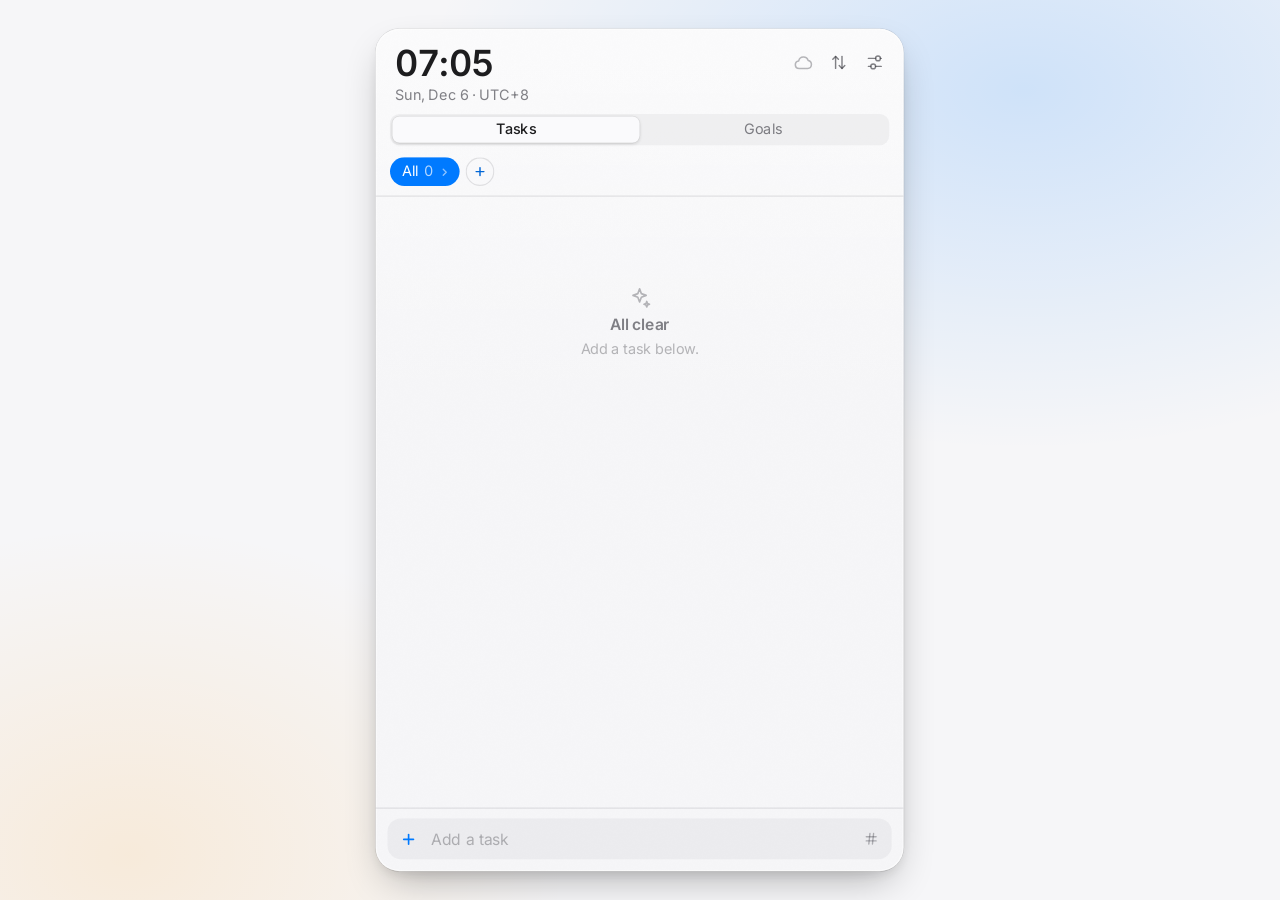
==== index.html @ c5cc69b6 "Meridian web v0.7.2-web" ====
<!doctype html>
<html lang="en">
  <head>
    <meta charset="UTF-8" />
    <meta name="viewport" content="width=device-width, initial-scale=1, maximum-scale=1" />
    <meta name="color-scheme" content="light dark" />
    <title>Meridian</title>
    <meta name="description" content="Multi-timezone todo list with deadlines" />
    <meta name="theme-color" content="#f6f6f8" />
    <link rel="manifest" href="manifest.webmanifest" />
    <link rel="icon" href="icon.svg" type="image/svg+xml" />
    <link rel="apple-touch-icon" href="icon-256.png" />
    <meta name="apple-mobile-web-app-capable" content="yes" />
    <meta name="mobile-web-app-capable" content="yes" />
    <meta name="apple-mobile-web-app-title" content="Meridian" />
    <script type="module" crossorigin src="./assets/index-B20wy0qJ.js"></script>
    <link rel="stylesheet" crossorigin href="./assets/index-zD0o7Nem.css">
  </head>
  <body>
    <div id="app"></div>
  </body>
</html>
---- assets/index-zD0o7Nem.css ----
@font-face{font-family:Inter Meridian;font-style:normal;font-weight:100 900;font-display:block;src:url(./inter-latin-wght-normal-Dx4kXJAl.woff2)format("woff2");unicode-range:U+??,U+131,U+152-153,U+2BB-2BC,U+2C6,U+2DA,U+2DC,U+304,U+308,U+329,U+2000-206F,U+20AC,U+2122,U+2191,U+2193,U+2212,U+2215,U+FEFF,U+FFFD}@font-face{font-family:Noto Sans SC Meridian;font-style:normal;font-weight:100 900;font-display:swap;src:url(./noto-sans-sc-gb2312-wght-9rY9TOlj.woff2)format("woff2");unicode-range:U+30??,U+3100-312F,U+3200-33FF,U+4E00-9FFF,U+FE30-FE4F,U+FF00-FFEF}:root{--font:-apple-system, BlinkMacSystemFont, "Inter Meridian", "PingFang SC", "Noto Sans SC Meridian", "Segoe UI Variable Text", "Segoe UI", "Microsoft YaHei UI", system-ui, sans-serif;--font-display:-apple-system, BlinkMacSystemFont, "Inter Meridian", "PingFang SC", "Noto Sans SC Meridian", "Segoe UI Variable Display", "Segoe UI", "Microsoft YaHei UI", system-ui, sans-serif;--alpha:.92;--spring:cubic-bezier(.2, .9, .2, 1.05);--spring-soft:cubic-bezier(.2, .8, .2, 1);--spring-ms:.56s;--noise:url("data:image/svg+xml;utf8,<svg xmlns='http://www.w3.org/2000/svg' width='140' height='140'><filter id='n'><feTurbulence type='fractalNoise' baseFrequency='0.9' numOctaves='2' stitchTiles='stitch'/><feColorMatrix values='0 0 0 0 0.5  0 0 0 0 0.5  0 0 0 0 0.5  0 0 0 0.55 0'/></filter><rect width='100%' height='100%' filter='url(%23n)'/></svg>");--lightningcss-light:initial;--lightningcss-dark: ;color-scheme:light}:root,:root[data-theme=light]{--glass-rgb:246 246 248;--glass-sheen:#fff9;--noise-opacity:.035;--text:#1d1d1f;--text-2:#3c3c43a3;--text-3:#3c3c435c;--sep:#3c3c4321;--fill:#78788024;--fill-2:#78788014;--fill-hover:#7878801a;--field:#ffffff9e;--sheet-rgb:250 250 252;--alert-rgb:242 242 244;--scrim:#00000042;--accent:#007aff;--accent-text:#0066d6;--red:#ff3b30;--orange:#ff9500;--yellow:#c79100;--green:#34c759;--tag-l:46%;--tag-bg-a:.13;--goal:#8e3fc8;--goal-bg:#af52de1f;--goal-bar:#af52de;--shadow:0 0 0 .5px #0000001f, 0 14px 34px -10px #00000052, 0 4px 12px -4px #00000024;--shadow-sm:0 0 0 .5px #0000001f, 0 6px 16px -6px #0000004d, 0 2px 5px -2px #0000001f;--hairline:inset 0 0 0 1px #ffffff8c}:root[data-theme=dark]{--lightningcss-light: ;--lightningcss-dark:initial;color-scheme:dark;--glass-rgb:30 30 34;--glass-sheen:#ffffff12;--noise-opacity:.05;--text:#f5f5f7;--text-2:#ebebf59e;--text-3:#ebebf552;--sep:#54545899;--fill:#76768042;--fill-2:#76768029;--fill-hover:#76768033;--field:#00000038;--sheet-rgb:38 38 42;--alert-rgb:39 39 39;--scrim:#0000006b;--accent:#0a84ff;--accent-text:#3d9bff;--red:#ff453a;--orange:#ff9f0a;--yellow:#ffd60a;--green:#30d158;--tag-l:68%;--tag-bg-a:.2;--goal:#d494ff;--goal-bg:#bf5af233;--goal-bar:#bf5af2;--shadow:0 0 0 .5px #ffffff24, 0 16px 38px -10px #000000a8, 0 4px 14px -4px #0000006b;--shadow-sm:0 0 0 .5px #ffffff24, 0 6px 18px -6px #0009, 0 2px 6px -2px #0006;--hairline:inset 0 1px 0 #ffffff12}*,:before,:after{box-sizing:border-box}html,body{height:100%;font-family:var(--font);color:var(--text);-webkit-font-smoothing:antialiased;-webkit-user-select:none;user-select:none;cursor:default;background:0 0;margin:0;font-size:13px;line-height:1.35;overflow:hidden}html.mock body{background:radial-gradient(1200px 700px at 85% 15%,#a5c8ff 0%,#0000 60%),radial-gradient(900px 600px at 10% 90%,#ffc6a8 0%,#0000 55%),linear-gradient(135deg,#dfe8f5,#f4e9f1)}html.mock[data-theme=dark] body{background:radial-gradient(1200px 700px at 85% 15%,#1d3b6b 0%,#0000 60%),radial-gradient(900px 600px at 10% 90%,#4a2a3a 0%,#0000 55%),linear-gradient(135deg,#12151c,#1c1622)}button,input,textarea{font:inherit;color:inherit}button{cursor:default;background:0 0;border:0;padding:0}input,textarea{-webkit-user-select:text;user-select:text}::selection{background:color-mix(in srgb, var(--accent) 32%, transparent)}html.web,html.web body{overscroll-behavior:none}html.web body{background:rgb(var(--glass-rgb));position:fixed;inset:0}@media (min-width:600px) and (min-height:560px){html.web body{background:radial-gradient(1000px 600px at 80% 10%, color-mix(in srgb, var(--accent) 16%, transparent), transparent 60%), radial-gradient(800px 600px at 10% 95%, color-mix(in srgb, var(--orange) 12%, transparent), transparent 55%), rgb(var(--glass-rgb))}}.glass{background-color:rgb(var(--glass-rgb) / var(--alpha));box-shadow:var(--shadow), var(--hairline);isolation:isolate}.glass:before{content:"";border-radius:inherit;pointer-events:none;background:linear-gradient(180deg, var(--glass-sheen), transparent 46%);z-index:-1;position:absolute;inset:0}.glass:after{content:"";border-radius:inherit;pointer-events:none;background:var(--noise);opacity:var(--noise-opacity);z-index:-1;background-size:140px 140px;position:absolute;inset:0}.tabular{font-variant-numeric:tabular-nums}.scroll{overscroll-behavior:contain;scrollbar-width:thin;scrollbar-color:var(--fill) transparent;overflow-y:auto}.scroll::-webkit-scrollbar{width:8px}.scroll::-webkit-scrollbar-thumb{background:var(--fill);background-clip:padding-box;border:2px solid #0000;border-radius:8px}.icon-btn{width:28px;height:28px;color:var(--text-2);transition:background-color .12s, color .12s, transform .16s var(--spring);border-radius:14px;place-items:center;display:grid}@media (hover:hover){.icon-btn:hover{background:var(--fill-hover);color:var(--text)}}@media (hover:none){.icon-btn:active{background:var(--fill-hover);color:var(--text)}}.icon-btn:active{transform:scale(.9)}.icon-btn.on{color:var(--accent)}.chip{white-space:nowrap;height:24px;color:var(--text-2);background:var(--fill-2);border-radius:12px;align-items:center;gap:5px;padding:0 10px;font-size:12px;transition:background-color .12s,color .12s;display:inline-flex}@media (hover:hover){.chip:hover{background:var(--fill);color:var(--text)}}@media (hover:none){.chip:active{background:var(--fill);color:var(--text)}}.chip.active{background:var(--accent);color:#fff}.chip .count{opacity:.7;font-variant-numeric:tabular-nums}.tag{height:18px;color:hsl(var(--hue) calc(var(--sat,1) * 70%) var(--tag-l));background:hsl(var(--hue) calc(var(--sat,1) * 80%) 55% / var(--tag-bg-a));white-space:nowrap;border-radius:9px;align-items:center;padding:0 6px;font-size:11px;font-weight:500;line-height:1;display:inline-flex}.goal-badge{max-width:100%;height:18px;color:var(--goal);background:var(--goal-bg);white-space:nowrap;border-radius:9px;align-items:center;gap:3px;padding:0 6px 0 4px;font-size:11px;font-weight:500;line-height:1;display:inline-flex}.goal-badge>span{text-overflow:ellipsis;overflow:hidden}.field{background:var(--field);width:100%;height:32px;box-shadow:inset 0 0 0 .5px var(--sep);border:0;border-radius:9px;outline:none;padding:0 10px;transition:box-shadow .14s}.field:focus{box-shadow:inset 0 0 0 1.5px var(--accent)}textarea.field{resize:none;height:auto;padding:8px 10px;line-height:1.4}.btn{background:var(--fill);height:30px;transition:background-color .12s, transform .16s var(--spring);border-radius:9px;padding:0 14px;font-weight:500}@media (hover:hover){.btn:hover{background:var(--fill-hover)}}@media (hover:none){.btn:active{background:var(--fill-hover)}}.btn:active{transform:scale(.97)}.btn.primary{background:var(--accent);color:#fff}.btn.danger,.u-overdue{color:var(--red)}.u-urgent{color:var(--orange)}.u-soon{color:var(--yellow)}.u-later,.u-none{color:var(--text-2)}@media (prefers-reduced-motion:reduce){*{transition-duration:1ms!important;animation-duration:1ms!important}}
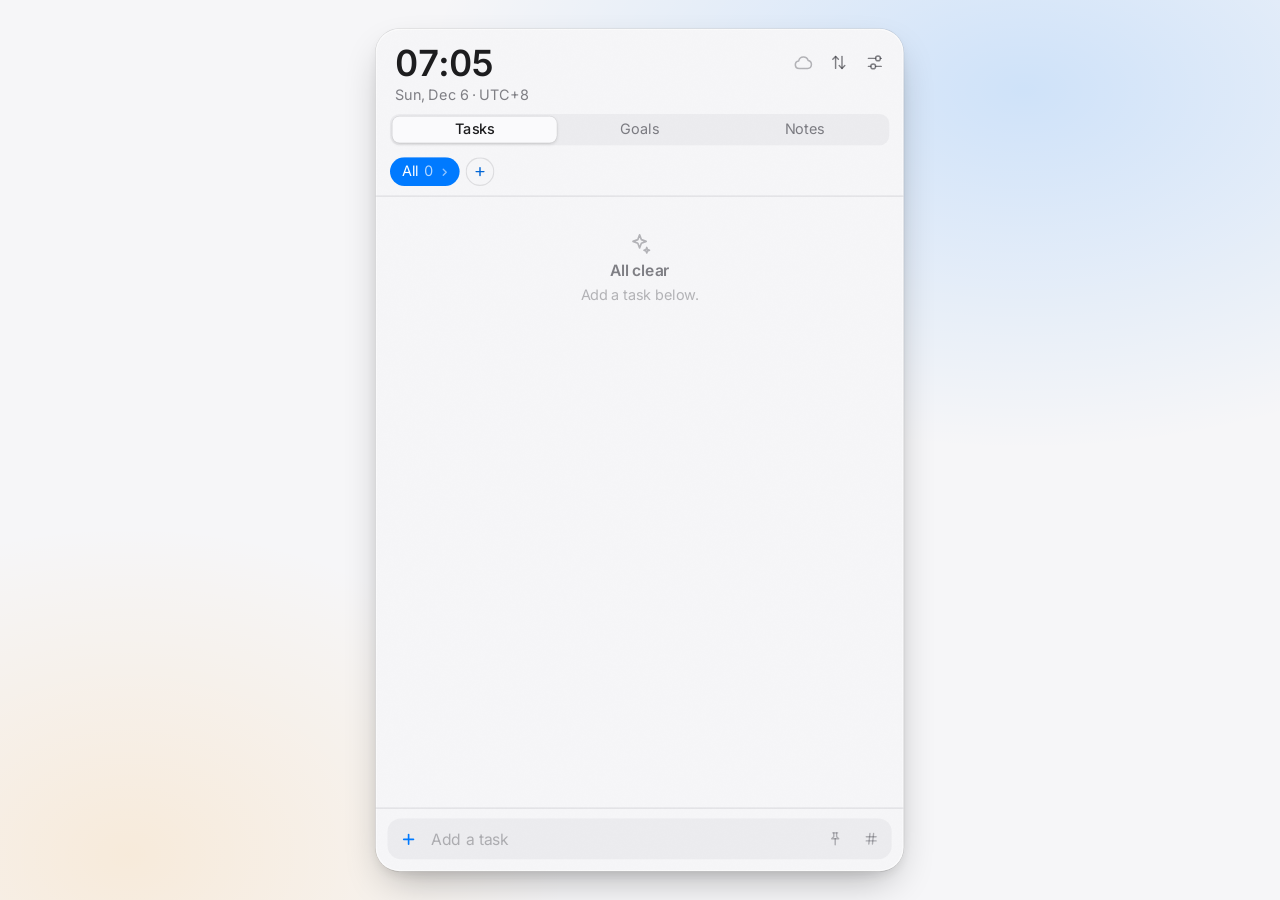
==== commit ed23038b: "Meridian web v0.10.7-web" ====
--- a/index.html
+++ b/index.html
@@ -9,12 +9,12 @@
     <meta name="theme-color" content="#f6f6f8" />
     <link rel="manifest" href="manifest.webmanifest" />
     <link rel="icon" href="icon.svg" type="image/svg+xml" />
-    <link rel="apple-touch-icon" href="icon-256.png" />
+    <link rel="apple-touch-icon" href="apple-touch-icon.png" />
     <meta name="apple-mobile-web-app-capable" content="yes" />
     <meta name="mobile-web-app-capable" content="yes" />
     <meta name="apple-mobile-web-app-title" content="Meridian" />
-    <script type="module" crossorigin src="./assets/index-B20wy0qJ.js"></script>
-    <link rel="stylesheet" crossorigin href="./assets/index-zD0o7Nem.css">
+    <script type="module" crossorigin src="./assets/index-C3uXFrLi.js"></script>
+    <link rel="stylesheet" crossorigin href="./assets/index-BO6PWl7E.css">
   </head>
   <body>
     <div id="app"></div>
--- a/assets/index-BO6PWl7E.css
+++ b/assets/index-BO6PWl7E.css
@@ -0,0 +1 @@
+@font-face{font-family:Inter Meridian;font-style:normal;font-weight:100 900;font-display:block;src:url(./inter-latin-wght-normal-Dx4kXJAl.woff2)format("woff2");unicode-range:U+??,U+131,U+152-153,U+2BB-2BC,U+2C6,U+2DA,U+2DC,U+304,U+308,U+329,U+2000-206F,U+20AC,U+2122,U+2191,U+2193,U+2212,U+2215,U+FEFF,U+FFFD}@font-face{font-family:Noto Sans SC Meridian;font-style:normal;font-weight:100 900;font-display:swap;src:url(./noto-sans-sc-gb2312-wght-9rY9TOlj.woff2)format("woff2");unicode-range:U+30??,U+3100-312F,U+3200-33FF,U+4E00-9FFF,U+FE30-FE4F,U+FF00-FFEF}:root{--font:-apple-system, BlinkMacSystemFont, "Inter Meridian", "PingFang SC", "Noto Sans SC Meridian", "Segoe UI Variable Text", "Segoe UI", "Microsoft YaHei UI", system-ui, sans-serif;--font-display:-apple-system, BlinkMacSystemFont, "Inter Meridian", "PingFang SC", "Noto Sans SC Meridian", "Segoe UI Variable Display", "Segoe UI", "Microsoft YaHei UI", system-ui, sans-serif;--alpha:.92;--spring:cubic-bezier(.2, .9, .2, 1.05);--spring-soft:cubic-bezier(.2, .8, .2, 1);--spring-ms:.56s;--noise:url("data:image/svg+xml;utf8,<svg xmlns='http://www.w3.org/2000/svg' width='140' height='140'><filter id='n'><feTurbulence type='fractalNoise' baseFrequency='0.9' numOctaves='2' stitchTiles='stitch'/><feColorMatrix values='0 0 0 0 0.5  0 0 0 0 0.5  0 0 0 0 0.5  0 0 0 0.55 0'/></filter><rect width='100%' height='100%' filter='url(%23n)'/></svg>");--lightningcss-light:initial;--lightningcss-dark: ;color-scheme:light}:root,:root[data-theme=light]{--glass-rgb:246 246 248;--noise-opacity:.035;--text:#1d1d1f;--text-2:#3c3c43a3;--text-3:#3c3c435c;--sep:#3c3c4321;--fill:#78788024;--fill-2:#78788014;--fill-hover:#7878801a;--field:#ffffff9e;--sheet-rgb:250 250 252;--alert-rgb:242 242 244;--scrim:#00000042;--accent:#007aff;--accent-text:#0066d6;--red:#ff3b30;--orange:#ff9500;--yellow:#c79100;--green:#34c759;--tag-l:46%;--tag-bg-a:.13;--goal:#8e3fc8;--goal-bg:#af52de1f;--goal-bar:#af52de;--shadow:0 0 0 .5px #0000001f, 0 14px 34px -10px #00000052, 0 4px 12px -4px #00000024;--shadow-sm:0 0 0 .5px #0000001f, 0 6px 16px -6px #0000004d, 0 2px 5px -2px #0000001f;--hairline:inset 0 0 0 1px #ffffff8c}:root[data-theme=dark]{--lightningcss-light: ;--lightningcss-dark:initial;color-scheme:dark;--glass-rgb:10 10 12;--noise-opacity:.05;--text:#f5f5f7;--text-2:#ebebf59e;--text-3:#ebebf552;--sep:#54545899;--fill:#76768042;--fill-2:#76768029;--fill-hover:#76768033;--field:#00000038;--sheet-rgb:24 24 26;--alert-rgb:39 39 39;--scrim:#0000006b;--accent:#0a84ff;--accent-text:#3d9bff;--red:#ff453a;--orange:#ff9f0a;--yellow:#ffd60a;--green:#30d158;--tag-l:68%;--tag-bg-a:.2;--goal:#d494ff;--goal-bg:#bf5af233;--goal-bar:#bf5af2;--shadow:0 0 0 .5px #ffffff24, 0 16px 38px -10px #000000a8, 0 4px 14px -4px #0000006b;--shadow-sm:0 0 0 .5px #ffffff24, 0 6px 18px -6px #0009, 0 2px 6px -2px #0006;--hairline:inset 0 1px 0 #ffffff12}*,:before,:after{box-sizing:border-box}html,body{height:100%;font-family:var(--font);color:var(--text);-webkit-font-smoothing:antialiased;-webkit-user-select:none;user-select:none;cursor:default;background:0 0;margin:0;font-size:13px;line-height:1.35;overflow:hidden}html.mock body{background:radial-gradient(1200px 700px at 85% 15%,#a5c8ff 0%,#0000 60%),radial-gradient(900px 600px at 10% 90%,#ffc6a8 0%,#0000 55%),linear-gradient(135deg,#dfe8f5,#f4e9f1)}html.mock[data-theme=dark] body{background:radial-gradient(1200px 700px at 85% 15%,#1d3b6b 0%,#0000 60%),radial-gradient(900px 600px at 10% 90%,#4a2a3a 0%,#0000 55%),linear-gradient(135deg,#12151c,#1c1622)}button,input,textarea{font:inherit;color:inherit}button{cursor:default;background:0 0;border:0;padding:0}input,textarea{-webkit-user-select:text;user-select:text}::selection{background:color-mix(in srgb, var(--accent) 32%, transparent)}html.web,html.web body{overscroll-behavior:none}html.web body{background:rgb(var(--glass-rgb));position:fixed;inset:0}@media (min-width:600px) and (min-height:560px){html.web body{background:radial-gradient(1000px 600px at 80% 10%, color-mix(in srgb, var(--accent) 16%, transparent), transparent 60%), radial-gradient(800px 600px at 10% 95%, color-mix(in srgb, var(--orange) 12%, transparent), transparent 55%), rgb(var(--glass-rgb))}}.glass{background-color:rgb(var(--glass-rgb) / var(--alpha));box-shadow:var(--shadow), var(--hairline);isolation:isolate}.glass:after{content:"";border-radius:inherit;pointer-events:none;background:var(--noise);opacity:var(--noise-opacity);z-index:-1;background-size:140px 140px;position:absolute;inset:0}.tabular{font-variant-numeric:tabular-nums}.scroll{overscroll-behavior:contain;overflow-y:auto}*{scrollbar-width:none}::-webkit-scrollbar{display:none}.icon-btn{width:28px;height:28px;color:var(--text-2);transition:background-color .12s, color .12s, transform .16s var(--spring);border-radius:14px;place-items:center;display:grid}@media (hover:hover){.icon-btn:hover{background:var(--fill-hover);color:var(--text)}}@media (hover:none){.icon-btn:active{background:var(--fill-hover);color:var(--text)}}.icon-btn:active{transform:scale(.9)}.icon-btn.on{color:var(--accent)}.chip{white-space:nowrap;height:24px;color:var(--text-2);background:var(--fill-2);border-radius:12px;align-items:center;gap:5px;padding:0 10px;font-size:12px;transition:background-color .12s,color .12s;display:inline-flex}@media (hover:hover){.chip:hover{background:var(--fill);color:var(--text)}}@media (hover:none){.chip:active{background:var(--fill);color:var(--text)}}.chip.active{background:var(--accent);color:#fff}.chip .count{opacity:.7;font-variant-numeric:tabular-nums}.tag{height:18px;color:hsl(var(--hue) calc(var(--sat,1) * 70%) var(--tag-l));background:hsl(var(--hue) calc(var(--sat,1) * 80%) 55% / var(--tag-bg-a));white-space:nowrap;border-radius:9px;align-items:center;padding:0 6px;font-size:11px;font-weight:500;line-height:1;display:inline-flex}.goal-badge{max-width:100%;height:18px;color:var(--goal);background:var(--goal-bg);white-space:nowrap;border-radius:9px;align-items:center;gap:3px;padding:0 6px 0 4px;font-size:11px;font-weight:500;line-height:1;display:inline-flex}.goal-badge>span{text-overflow:ellipsis;overflow:hidden}.field{background:var(--field);width:100%;height:32px;box-shadow:inset 0 0 0 .5px var(--sep);border:0;border-radius:9px;outline:none;padding:0 10px;transition:box-shadow .14s}.field:focus{box-shadow:inset 0 0 0 1.5px var(--accent)}textarea.field{resize:none;height:auto;padding:8px 10px;line-height:1.4}.btn{background:var(--fill);height:30px;transition:background-color .12s, transform .16s var(--spring);border-radius:9px;padding:0 14px;font-weight:500}@media (hover:hover){.btn:hover{background:var(--fill-hover)}}@media (hover:none){.btn:active{background:var(--fill-hover)}}.btn:active{transform:scale(.97)}.btn.primary{background:var(--accent);color:#fff}.btn.danger,.u-overdue{color:var(--red)}.u-urgent{color:var(--orange)}.u-soon{color:var(--yellow)}.u-later,.u-none{color:var(--text-2)}@media (prefers-reduced-motion:reduce){*{transition-duration:1ms!important;animation-duration:1ms!important}}:root[data-style=claude]{--glass-rgb:250 249 245;--noise-opacity:.05;--text:#141413;--text-2:#282724a8;--text-3:#28272466;--sep:#1f1e1d1f;--fill:#1f1e1d17;--fill-2:#1f1e1d0d;--fill-hover:#1f1e1d12;--field:#ffffffbf;--sheet-rgb:252 251 248;--alert-rgb:245 244 238;--accent:#d97757;--accent-text:#b5573a;--red:#c0453a;--orange:#c77a1e;--yellow:#a17f0c;--green:#5b8a5a;--goal:#6b5fb0;--goal-bg:#7b6cbe21;--goal-bar:#8072c9;--shadow:0 0 0 .5px #1f1e1d29, 0 14px 34px -12px #3c2d1e4d, 0 4px 12px -4px #3c2d1e1f;--shadow-sm:0 0 0 .5px #1f1e1d29, 0 6px 16px -6px #3c2d1e42, 0 2px 5px -2px #3c2d1e1a;--hairline:inset 0 0 0 .5px #1f1e1d0f;--font-title:ui-serif, "Iowan Old Style", Cambria, Georgia, "PingFang SC", "Noto Sans SC Meridian", "Microsoft YaHei UI", serif;--dial-night:#1f1c1a;--dial-deep:#33271f;--dial-dusk:#96523a;--dial-day:#d97757;--dial-noon:#eaa869;--dial-glow:#fff0cd99;--dial-sun:#fff1c2;--dial-moon:#f0e6d2}:root[data-style=claude][data-theme=dark]{--glass-rgb:22 22 20;--text:#faf9f5;--text-2:#faf9f59e;--text-3:#faf9f557;--sep:#faf9f51f;--fill:#faf9f51f;--fill-2:#faf9f512;--fill-hover:#faf9f517;--field:#00000038;--sheet-rgb:33 33 31;--alert-rgb:40 40 38;--accent-text:#e8937a;--red:#e0665a;--orange:#e0a04a;--yellow:#d9b84a;--green:#8fb886;--goal:#b3a6f0;--goal-bg:#8c7ddc33;--goal-bar:#9a8be0;--shadow:0 0 0 .5px #faf9f524, 0 16px 38px -10px #0000009e, 0 4px 14px -4px #0006;--shadow-sm:0 0 0 .5px #faf9f524, 0 6px 18px -6px #0000008f, 0 2px 6px -2px #0000005c;--hairline:inset 0 1px 0 #faf9f50d}:root[data-style=claude] .panel .big{font-family:var(--font-title);letter-spacing:-.2px;font-variant-numeric:lining-nums tabular-nums;font-weight:500}:root[data-style=claude] .htitle{font-family:var(--font-title);font-size:15px}:root[data-style=claude] .empty strong{font-family:var(--font-title);font-size:15px;font-weight:500}:root[data-style=claude] .ncard .ntitle{font-family:var(--font-title);font-size:14.5px}:root[data-style=claude] .ncard{border-radius:10px}:root[data-style=claude] .check,:root[data-style=claude] .nbody ul[data-check]>li:before{border-radius:32%}:root[data-style=claude] .chip{border-radius:8px}:root[data-style=claude] .tag,:root[data-style=claude] .goal-badge{border-radius:5px}:root[data-style=claude] .btn,:root[data-style=claude] .field{border-radius:8px}:root[data-style=claude] .toggle.on{background:var(--accent)}:root[data-style=claude] .composer .bar{background:var(--field);box-shadow:inset 0 0 0 .5px var(--sep);border-radius:10px}:root[data-style=claude] .composer .bar:focus-within{box-shadow:inset 0 0 0 1.5px var(--accent)}:root[data-style=claude] .seg .thumb{box-shadow:0 1px 2px #3c2d1e1f,0 0 0 .5px #1f1e1d14}:root[data-style=claude] .panel>.toast{background:#30302ef5;border-radius:8px}:root[data-style=claude] .panel>.toast button{color:#e8937a}:root[data-style=claude][data-theme=dark] .seg .thumb{background:#faf9f524;box-shadow:0 1px 2px #0000004d}:root[data-style=glass]{--lg-blur:blur(20px) saturate(170%);--lg-fill:#ffffff80;--lg-fill-strong:#ffffffeb;--lg-rim:inset 0 0 0 .5px #ffffffbf, inset 0 0 0 1px #3c3c430d;--lg-shadow:0 2px 10px -4px #00143c24;--lg-sheet:.78;--dial-night:#060a2a;--dial-deep:#131e6e;--dial-dusk:#3a72e6;--dial-day:#63c2ff;--dial-noon:#b4ebff;--dial-glow:#ffffffa6}:root[data-style=glass][data-theme=dark]{--lg-fill:#ffffff0f;--lg-fill-strong:#ffffff26;--lg-rim:inset 0 0 0 .5px #ffffff21;--lg-shadow:0 0 0 0 transparent;--lg-sheet:.8}:root[data-style=glass] .dial .face{box-shadow:inset 0 0 0 1px #ffffff2e,0 6px 18px -10px #00145073}:root[data-style=glass] .dial .mid{background:rgb(var(--sheet-rgb) / .86);-webkit-backdrop-filter:blur(10px)saturate(170%);backdrop-filter:blur(10px)saturate(170%);box-shadow:inset 0 0 0 .5px #fff3}:root[data-style=glass] .panel>header .actions{background:var(--lg-fill);box-shadow:var(--lg-rim);border-radius:999px;padding:2px}:root[data-style=glass] .seg{background:var(--lg-fill);height:30px;box-shadow:var(--lg-rim);border-radius:999px;padding:3px}:root[data-style=glass] .seg.tall{border-radius:21px;height:42px}:root[data-style=glass] .seg .thumb{width:calc((100% - 6px) / var(--n));background:var(--lg-fill-strong);box-shadow:var(--lg-rim), var(--lg-shadow);border-radius:999px;top:3px;bottom:3px;left:3px}:root[data-style=glass] .seg.tall .thumb{border-radius:18px}:root[data-style=glass] .seg button{border-radius:999px}:root[data-style=glass] .chip{background:var(--lg-fill);height:26px;box-shadow:var(--lg-rim);border-radius:999px}:root[data-style=glass] .chip.active{background:var(--accent);box-shadow:none}:root[data-style=glass] .chip.tagchip.active{background:hsl(var(--hue) calc(var(--sat,1) * 75%) 52%)}:root[data-style=glass] .chip.add{width:26px}:root[data-style=glass] input.chip.tag-new{background:var(--field);box-shadow:inset 0 0 0 1.5px var(--accent)}:root[data-style=glass] .panel .world .wz,:root[data-style=glass] .banner,:root[data-style=glass] .focusbar{background:var(--lg-fill);box-shadow:var(--lg-rim);border-radius:16px}:root[data-style=glass] .banner .b,:root[data-style=glass] .focusbar .fb-btn{border-radius:999px}:root[data-style=glass] .card[data-goal],:root[data-style=glass] .ncard{background:var(--lg-fill);box-shadow:var(--lg-rim);border-radius:20px}:root[data-style=glass] .card[data-goal]>.head{border-radius:20px}:root[data-style=glass] .card[data-goal].open>.head{background:linear-gradient(var(--lg-fill), var(--lg-fill)), rgb(var(--glass-rgb));border-radius:20px 20px 0 0}@media (hover:hover){:root[data-style=glass] .ncard:hover{background:var(--lg-fill-strong)}}:root[data-style=glass] .sheet.note .tool{border-radius:999px}:root[data-style=glass] .sheet .group{background:var(--lg-fill);box-shadow:var(--lg-rim);border-radius:16px}:root[data-style=glass] .btn{background:var(--lg-fill);box-shadow:var(--lg-rim);border-radius:999px}:root[data-style=glass] .btn.primary{background:var(--accent);box-shadow:none}:root[data-style=glass] .field{border-radius:12px}:root[data-style=glass] .panel>.list{margin-bottom:-60px;padding-bottom:66px}:root[data-style=glass] .composer{border-top:0;padding:8px 10px 12px}:root[data-style=glass] .composer .bar{background:var(--lg-fill);height:40px;box-shadow:var(--lg-rim), var(--lg-shadow);-webkit-backdrop-filter:var(--lg-blur);backdrop-filter:var(--lg-blur);border-radius:999px;padding:0 7px 0 12px}:root[data-style=glass] .composer .bar:focus-within{background:var(--lg-fill);box-shadow:var(--lg-rim), 0 0 0 1.5px color-mix(in srgb, var(--accent) 70%, transparent)}:root[data-style=glass] .composer .picker{background:rgb(var(--sheet-rgb) / var(--lg-sheet));box-shadow:var(--shadow-sm), var(--lg-rim);-webkit-backdrop-filter:var(--lg-blur);backdrop-filter:var(--lg-blur);border-radius:18px}:root[data-style=glass] .panel>.toast{z-index:1;-webkit-backdrop-filter:var(--lg-blur);backdrop-filter:var(--lg-blur);background:#242428a8;border-radius:999px;padding:9px 14px 9px 16px;position:relative;box-shadow:inset 0 0 0 .5px #ffffff24}:root[data-style=glass] .menu.glass{--alpha:.8;box-shadow:var(--shadow-sm), var(--lg-rim);-webkit-backdrop-filter:var(--lg-blur);backdrop-filter:var(--lg-blur);border-radius:16px;padding:5px}:root[data-style=glass] .menu.glass button{border-radius:11px}:root[data-style=glass] .panel>.sheet{background:rgb(var(--sheet-rgb) / var(--lg-sheet));box-shadow:0 -8px 24px -12px #0000004d, var(--lg-rim);-webkit-backdrop-filter:blur(26px)saturate(170%);backdrop-filter:blur(26px)saturate(170%);border-radius:26px 26px 0 0}:root[data-style=glass] .card[role=dialog]{background:rgb(var(--sheet-rgb) / var(--lg-sheet));-webkit-backdrop-filter:blur(26px)saturate(170%);backdrop-filter:blur(26px)saturate(170%);border-radius:0 26px 26px 0}:root[data-style=glass] .toggle{border-radius:12px;width:44px;height:24px}:root[data-style=glass] .toggle .knob{border-radius:10px;width:26px;height:20px}@media (prefers-reduced-transparency:reduce){:root[data-style=glass]{--lg-sheet:1}}@font-face{font-family:Google Sans Flex Meridian;font-style:normal;font-weight:100 1000;font-display:swap;src:url(./google-sans-flex-latin-wght-normal-CRMKv9uI.woff2)format("woff2");unicode-range:U+??,U+131,U+152-153,U+2BB-2BC,U+2C6,U+2DA,U+2DC,U+304,U+308,U+329,U+2000-206F,U+20AC,U+2122,U+2191,U+2193,U+2212,U+2215,U+FEFF,U+FFFD}:root[data-style=material]{--font:"Google Sans Flex Meridian", "Google Sans", Roboto, "PingFang SC", "Noto Sans SC Meridian", "Segoe UI Variable Text", "Segoe UI", "Microsoft YaHei UI", system-ui, sans-serif;--font-display:var(--font);--glass-rgb:244 251 252;--noise-opacity:0;--text:#171d1e;--text-2:#171d1ead;--text-3:#171d1e6b;--sep:#3f484a29;--fill:#00687626;--fill-2:#00687614;--fill-hover:#0068761c;--field:#ffffffb8;--sheet-rgb:235 245 247;--alert-rgb:226 239 242;--accent:#006876;--accent-text:#006876;--m3-on:#fff;--m3-container:#a1efff;--m3-on-container:#001f25;--red:#ba1a1a;--orange:#a85a00;--yellow:#746000;--green:#2a7a4b;--goal:#4f5b92;--goal-bg:#4f5b9221;--goal-bar:#6673b0;--shadow:0 0 0 .5px #00282e24, 0 14px 34px -12px #00282e4d, 0 4px 12px -4px #00282e1f;--shadow-sm:0 0 0 .5px #00282e24, 0 6px 16px -6px #00282e42, 0 2px 5px -2px #00282e1a;--hairline:inset 0 0 0 0 transparent;--dial-night:#00161b;--dial-deep:#00333b;--dial-dusk:#006876;--dial-day:#1fb6cc;--dial-noon:#5fdcef;--dial-glow:#ffffff8c;--dial-sun:#fff6c9;--dial-moon:#c9f6ff;--dial-star:#c9f6ff}:root[data-style=material][data-theme=dark]{--glass-rgb:3 20 24;--text:#dbf1f5;--text-2:#dbf1f5ad;--text-3:#dbf1f561;--sep:#dbf1f51a;--fill:#78d7eb2b;--fill-2:#78d7eb17;--fill-hover:#78d7eb21;--field:#00000042;--sheet-rgb:10 31 36;--alert-rgb:18 42 48;--accent:#9cf0ff;--accent-text:#9cf0ff;--m3-on:#00363d;--m3-container:#004f59;--m3-on-container:#a1efff;--red:#ffb4ab;--orange:#ffb868;--yellow:#e3c54a;--green:#7fdba0;--goal:#bcc3ff;--goal-bg:#bcc3ff29;--goal-bar:#9aa4f0;--shadow:0 0 0 .5px #9cf0ff24, 0 16px 38px -10px #000000a8, 0 4px 14px -4px #0000006b;--shadow-sm:0 0 0 .5px #9cf0ff24, 0 6px 18px -6px #0009, 0 2px 6px -2px #0006}:root[data-style=material] .panel .big{letter-spacing:0;font-weight:400}:root[data-style=material] .panel .big .suffix,:root[data-style=material] .wz-time{font-weight:500}:root[data-style=material] .htitle{font-size:15px;font-weight:500}:root[data-style=material] .chip.active,:root[data-style=material] .btn.primary,:root[data-style=material] .composer .send,:root[data-style=material] .day.sel,:root[data-style=material] .day.sel .dow,:root[data-style=material] .day.sel .num,:root[data-style=material] .wd.sel,:root[data-style=material] .md.sel,:root[data-style=material] .yday,:root[data-style=material] .badge.cur,:root[data-style=material] .news .dchip.on{color:var(--m3-on)}:root[data-style=material] .check.checked svg{stroke:var(--m3-on)}:root[data-style=material] .nbody{--check-on:var(--m3-on)}:root[data-style=material] .chip.tagchip.active{color:#fff}@media (hover:hover){:root[data-style=material] .menu.glass button:hover{background:var(--fill);color:var(--text)}:root[data-style=material] .menu.glass button.danger:hover{background:color-mix(in srgb, var(--red) 16%, transparent);color:var(--red)}}@media (hover:none){:root[data-style=material] .menu.glass button:active{background:var(--fill);color:var(--text)}:root[data-style=material] .menu.glass button.danger:active{background:color-mix(in srgb, var(--red) 16%, transparent);color:var(--red)}}:root[data-style=material] .check{box-shadow:inset 0 0 0 2px var(--text-2);border-radius:22%}:root[data-style=material] .check.checked{box-shadow:none}:root[data-style=material] .nbody ul[data-check]>li:before{box-shadow:inset 0 0 0 2px var(--text-2);border-radius:22%}:root[data-style=material] .nbody ul[data-check]>li[data-done]:before{box-shadow:none}:root[data-style=material] .chip{height:26px;box-shadow:inset 0 0 0 1px var(--sep);background:0 0;border-radius:8px;font-weight:500}:root[data-style=material] .chip.active{background:var(--accent);box-shadow:none}:root[data-style=material] .chip.tagchip.active{background:hsl(var(--hue) calc(var(--sat,1) * 75%) 52%)}:root[data-style=material] .chip.add{width:26px}:root[data-style=material] .tag,:root[data-style=material] .goal-badge{border-radius:6px}:root[data-style=material] .btn{border-radius:999px;height:32px;padding:0 18px}:root[data-style=material] .field{border-radius:12px}:root[data-style=material] .seg{border-radius:999px;height:30px;padding:3px}:root[data-style=material] .seg .thumb{width:calc((100% - 6px) / var(--n));background:var(--m3-container);box-shadow:none;border-radius:999px;top:3px;bottom:3px;left:3px}:root[data-style=material] .seg button{border-radius:999px;font-weight:500}:root[data-style=material] .seg button.sel{color:var(--m3-on-container);font-weight:600}:root[data-style=material] .panel .world .wz{border-radius:18px}:root[data-style=material] .card[data-goal],:root[data-style=material] .ncard{border-radius:22px}:root[data-style=material] .ncard{padding:11px 14px}:root[data-style=material] .sheet.note .task.done .box{color:var(--m3-on)}:root[data-style=material] .sheet.note .tool{border-radius:999px}:root[data-style=material] .card[data-goal]>.head{border-radius:22px}:root[data-style=material] .card[data-goal].open>.head{border-radius:22px 22px 0 0}:root[data-style=material] .sheet .group{border-radius:20px}:root[data-style=material] .banner,:root[data-style=material] .focusbar{background:var(--fill-2);border-radius:18px}:root[data-style=material] .banner .b,:root[data-style=material] .focusbar .fb-btn{border-radius:999px}:root[data-style=material] .composer,:root[data-style=material] .panel>.list{border-top:0}:root[data-style=material] .composer .bar{background:var(--fill);border-radius:999px;height:40px;padding:0 6px 0 12px}:root[data-style=material] .composer .bar:focus-within{background:var(--fill);box-shadow:inset 0 0 0 2px var(--accent)}:root[data-style=material] .composer .send{border-radius:10px;width:30px;height:30px}:root[data-style=material] .composer .picker{border-radius:20px}:root[data-style=material] .panel>.toast{color:#ecf2f3;background:#2b3133;border-radius:8px}:root[data-style=material] .panel>.toast button{color:#82d3e2}:root[data-style=material][data-theme=dark] .panel>.toast{color:#2b3133;background:#dbe4e6}:root[data-style=material][data-theme=dark] .panel>.toast button{color:#006876}:root[data-style=material] .panel>.sheet{border-radius:28px 28px 0 0;box-shadow:0 -8px 24px -12px #0000004d}:root[data-style=material] .card[role=dialog]{border-radius:0 28px 28px 0}:root[data-style=material] .menu.glass{background-color:rgb(var(--sheet-rgb));border-radius:16px;padding:6px}:root[data-style=material] .menu.glass button{border-radius:10px;height:32px}:root[data-style=material] .toggle{background:var(--fill-2);width:42px;height:24px;box-shadow:inset 0 0 0 1.5px var(--text-3);border-radius:12px}:root[data-style=material] .toggle .knob{background:var(--text-2);width:12px;height:12px;box-shadow:none;transition:transform var(--spring-ms) var(--spring), width .18s, height .18s, top .18s, left .18s;top:6px;left:6px}:root[data-style=material] .toggle.on{background:var(--accent);box-shadow:none}:root[data-style=material] .toggle.on .knob{background:var(--m3-on);width:18px;height:18px;top:3px;left:3px;transform:translate(18px)}:root[data-style=material] .dial .face{box-shadow:none}:root[data-style=material] .dial .knob{stroke:var(--m3-on)}
